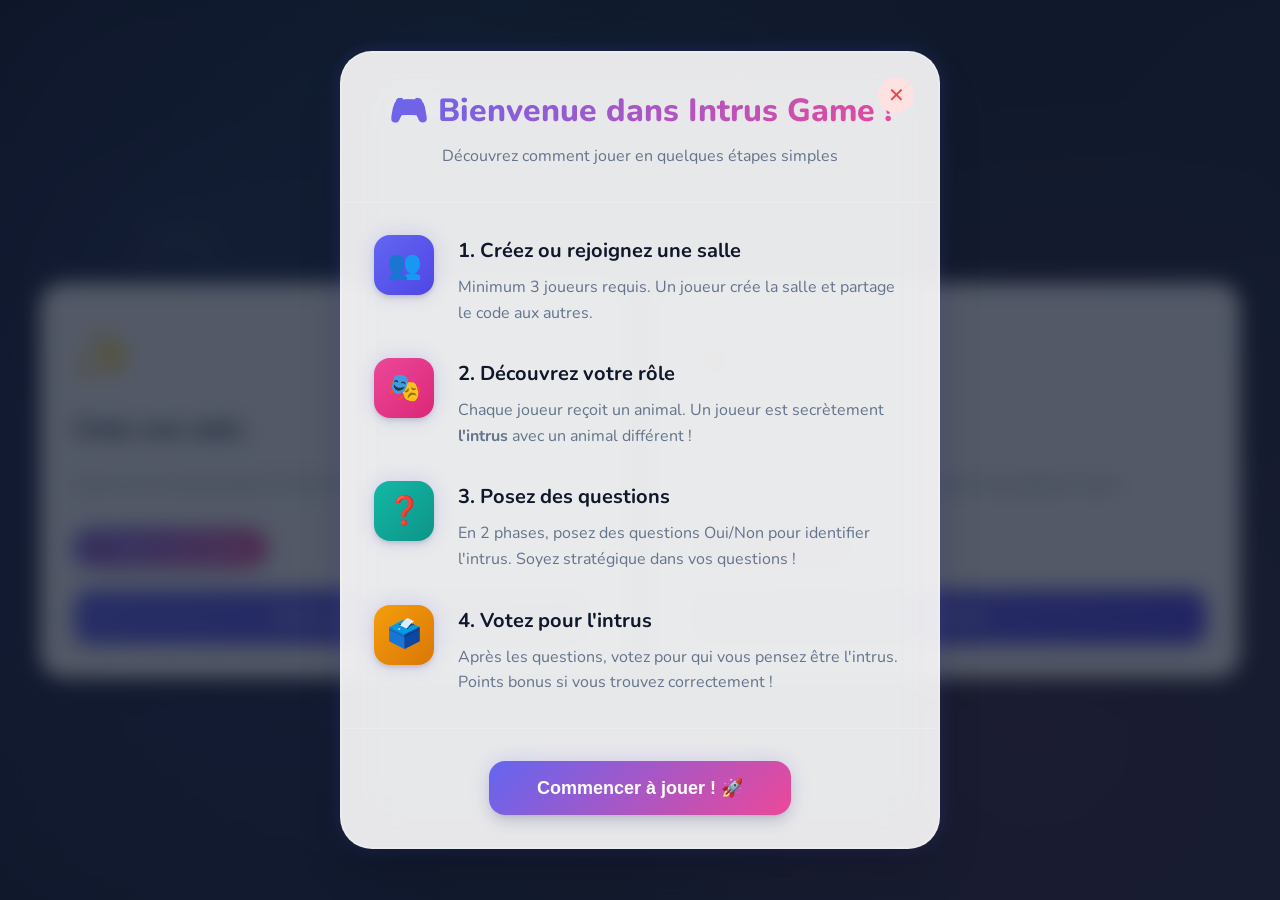
==== index.html @ e26319e2 "Initial commit" ====
<!DOCTYPE html>
<html lang="fr">
<head>
  <meta charset="UTF-8" />
  <meta name="viewport" content="width=device-width, initial-scale=1" />
  <title>Intrus Game - Trouvez l'Intrus !</title>
  <link rel="preconnect" href="https://fonts.googleapis.com">
  <link rel="preconnect" href="https://fonts.gstatic.com" crossorigin>
  <link href="https://fonts.googleapis.com/css2?family=Nunito:wght@300;400;600;700;800;900&display=swap" rel="stylesheet">
  <link rel="stylesheet" href="/src/styles/main.css">
  <link rel="stylesheet" href="/src/styles/components.css">
  <link rel="stylesheet" href="/src/styles/animations.css">
  <link rel="stylesheet" href="/src/styles/tutorial.css">
  <style>
    /* Enhanced 3D Effects for Index Page */
    body {
      perspective: 1000px;
    }
    
    .hero-section {
      text-align: center;
      margin-bottom: 3rem;
      animation: heroFadeIn 1s ease-out;
    }
    
    @keyframes heroFadeIn {
      from {
        opacity: 0;
        transform: translateY(-30px);
      }
      to {
        opacity: 1;
        transform: translateY(0);
      }
    }
    
    .main-title {
      font-size: clamp(2.5rem, 8vw, 4.5rem);
      font-weight: 900;
      margin-bottom: 1rem;
      background: linear-gradient(135deg, #6366F1 0%, #EC4899 50%, #14B8A6 100%);
      background-size: 200% auto;
      -webkit-background-clip: text;
      -webkit-text-fill-color: transparent;
      background-clip: text;
      animation: gradientFlow 3s ease infinite;
      text-shadow: 0 10px 30px rgba(99, 102, 241, 0.3);
      position: relative;
      display: inline-block;
      transform-style: preserve-3d;
    }
    
    @keyframes gradientFlow {
      0%, 100% { background-position: 0% 50%; }
      50% { background-position: 100% 50%; }
    }
    
    .subtitle {
      font-size: clamp(1rem, 3vw, 1.25rem);
      color: var(--text-secondary);
      font-weight: 600;
      margin-bottom: 0.5rem;
      animation: fadeIn 1s ease-out 0.3s both;
    }
    
    .tagline {
      font-size: clamp(0.9rem, 2.5vw, 1.1rem);
      color: var(--text-tertiary);
      font-weight: 500;
      margin-bottom: 2rem;
      animation: fadeIn 1s ease-out 0.5s both;
    }
    
    .game-card {
      transform-style: preserve-3d;
      transition: all 0.4s cubic-bezier(0.175, 0.885, 0.32, 1.275);
      background: rgba(255, 255, 255, 0.95);
      backdrop-filter: blur(20px);
      border: 2px solid rgba(255, 255, 255, 0.3);
      position: relative;
      overflow: hidden;
    }
    
    .game-card::before {
      content: '';
      position: absolute;
      top: 0;
      left: -100%;
      width: 100%;
      height: 100%;
      background: linear-gradient(90deg, transparent, rgba(255, 255, 255, 0.4), transparent);
      transition: left 0.5s;
    }
    
    .game-card:hover::before {
      left: 100%;
    }
    
    .game-card:hover {
      transform: translateY(-12px) rotateX(5deg);
      box-shadow: 
        0 25px 50px -12px rgba(0, 0, 0, 0.25),
        0 0 30px rgba(99, 102, 241, 0.3);
      border-color: var(--primary);
    }
    
    .game-card h2 {
      position: relative;
      z-index: 2;
    }
    
    .game-card .card-icon {
      font-size: 3rem;
      margin-bottom: 1rem;
      display: block;
      animation: floatIcon 3s ease-in-out infinite;
      transform-style: preserve-3d;
    }
    
    @keyframes floatIcon {
      0%, 100% { transform: translateY(0px) rotateZ(0deg); }
      50% { transform: translateY(-10px) rotateZ(5deg); }
    }
    
    .feature-badge {
      display: inline-block;
      background: linear-gradient(135deg, var(--primary), var(--secondary));
      color: white;
      padding: 0.5rem 1rem;
      border-radius: 20px;
      font-size: 0.85rem;
      font-weight: 700;
      margin-top: 1rem;
      box-shadow: 0 4px 15px rgba(99, 102, 241, 0.3);
      animation: pulse 2s ease-in-out infinite;
    }
    
    .help-section {
      text-align: center;
      margin-top: 3rem;
      animation: fadeIn 1s ease-out 0.8s both;
    }
    
    .floating-shapes {
      position: fixed;
      top: 0;
      left: 0;
      width: 100%;
      height: 100%;
      pointer-events: none;
      z-index: 0;
      overflow: hidden;
    }
    
    .shape {
      position: absolute;
      opacity: 0.1;
      animation: floatShape 20s ease-in-out infinite;
    }
    
    .shape:nth-child(1) {
      left: 10%;
      top: 20%;
      font-size: 5rem;
      animation-delay: 0s;
    }
    
    .shape:nth-child(2) {
      right: 15%;
      top: 60%;
      font-size: 4rem;
      animation-delay: 2s;
    }
    
    .shape:nth-child(3) {
      left: 70%;
      top: 30%;
      font-size: 3.5rem;
      animation-delay: 4s;
    }
    
    .shape:nth-child(4) {
      left: 30%;
      bottom: 20%;
      font-size: 4.5rem;
      animation-delay: 1s;
    }
    
    @keyframes floatShape {
      0%, 100% { 
        transform: translateY(0) rotate(0deg);
      }
      25% { 
        transform: translateY(-30px) rotate(90deg);
      }
      50% { 
        transform: translateY(-60px) rotate(180deg);
      }
      75% { 
        transform: translateY(-30px) rotate(270deg);
      }
    }
    
    @media (max-width: 768px) {
      .game-card:hover {
        transform: translateY(-8px);
      }
      
      .shape {
        font-size: 3rem !important;
      }
    }
  </style>
</head>
<body>
  <!-- Floating Shapes Background -->
  <div class="floating-shapes">
    <div class="shape">🎮</div>
    <div class="shape">🕵️</div>
    <div class="shape">🎭</div>
    <div class="shape">✨</div>
  </div>

  <div id="app">
    <!-- Lobby Screen with Enhanced Design -->
    <div id="lobby-screen" class="screen active">
      <div class="container">
        <!-- Hero Section -->
        <div class="hero-section">
          <h1 class="main-title">🎮 Intrus Game</h1>
          <p class="subtitle">Découvrez qui se cache parmi vous</p>
          <p class="tagline">Un jeu de déduction sociale captivant pour 3 à 8 joueurs</p>
        </div>

        <!-- Game Cards -->
        <div class="cards-container">
          <div class="game-card fade-in" style="animation-delay:.2s">
            <span class="card-icon">✨</span>
            <h2>Créer une salle</h2>
            <p style="color: var(--text-secondary); margin-bottom: 1rem; font-size: 0.95rem;">
              Lancez une nouvelle partie et invitez vos amis à vous rejoindre
            </p>
            <div class="feature-badge">🎯 Parties personnalisées</div>
            <button class="primary-btn" onclick="window.location.href='/salle'" style="margin-top: 1.5rem; width: 100%;">
              Créer une salle
            </button>
          </div>

          <div class="game-card fade-in" style="animation-delay:.4s">
            <span class="card-icon">🚀</span>
            <h2>Rejoindre une salle</h2>
            <p style="color: var(--text-secondary); margin-bottom: 1rem; font-size: 0.95rem;">
              Entrez le code de la salle pour participer à une partie en cours
            </p>
            <div class="feature-badge">⚡ Connexion rapide</div>
            <button class="primary-btn" onclick="window.location.href='/join'" style="margin-top: 1.5rem; width: 100%;">
              Rejoindre
            </button>
          </div>
        </div>
        
        <!-- Help Section -->
        <div class="help-section">
          <button class="secondary-btn" onclick="if(Tutorial) Tutorial.show()" style="min-width: 200px;">
            ❓ Comment jouer
          </button>
          <p style="margin-top: 1rem; color: var(--text-tertiary); font-size: 0.9rem;">
            Nouveau joueur ? Découvrez les règles du jeu en 2 minutes
          </p>
        </div>
      </div>
    </div>
  </div>

  <!-- Tutorial Script -->
  <script src="/src/js/tutorial.js"></script>
  
  <!-- Initialization Script -->
  <script>
    (function () {
      try {
        const ctx = JSON.parse(sessionStorage.getItem('intrus_ctx') || '{}');
        if (ctx.roomId) {
          window.location.href = '/game';
        } else {
          // Show tutorial on first visit
          if (Tutorial && typeof Tutorial.init === 'function') {
            Tutorial.init();
          }
        }
      } catch (e) {
        console.error('Error initializing:', e);
      }
    })();
  </script>
</body>
</html>
---- src/styles/main.css ----
/* Main Styles - Modern Design System */
:root {
    /* Modern Color Palette - Vibrant & Professional */
    --primary: #6366F1;
    --primary-dark: #4F46E5;
    --primary-light: #818CF8;
    --primary-glow: rgba(99, 102, 241, 0.2);
    
    --secondary: #EC4899;
    --secondary-dark: #DB2777;
    --secondary-light: #F472B6;
    
    --accent: #14B8A6;
    --accent-dark: #0D9488;
    --accent-light: #2DD4BF;
    
    --bg-gradient-start: #0F172A;
    --bg-gradient-end: #1E293B;
    --bg-overlay: rgba(15, 23, 42, 0.7);
    
    --surface: #FFFFFF;
    --surface-dark: #F8FAFC;
    --surface-glass: rgba(255, 255, 255, 0.9);
    --surface-glass-border: rgba(255, 255, 255, 0.2);
    
    --text-primary: #0F172A;
    --text-secondary: #64748B;
    --text-tertiary: #94A3B8;
    --text-inverse: #FFFFFF;
    
    --success: #10B981;
    --success-light: #D1FAE5;
    --warning: #F59E0B;
    --warning-light: #FEF3C7;
    --error: #EF4444;
    --error-light: #FEE2E2;
    --danger: #EF4444;
    --info: #3B82F6;
    --info-light: #DBEAFE;
    
    /* Spacing System */
    --space-xs: 0.25rem;
    --space-sm: 0.5rem;
    --space-md: 1rem;
    --space-lg: 1.5rem;
    --space-xl: 2rem;
    --space-2xl: 3rem;
    --space-3xl: 4rem;
    
    /* Border Radius */
    --radius-sm: 0.375rem;
    --radius-md: 0.5rem;
    --radius-lg: 0.75rem;
    --radius-xl: 1rem;
    --radius-2xl: 1.5rem;
    --radius-3xl: 2rem;
    --radius-full: 9999px;
    
    /* Shadows - Enhanced */
    --shadow-xs: 0 1px 2px 0 rgba(0, 0, 0, 0.05);
    --shadow-sm: 0 1px 3px 0 rgba(0, 0, 0, 0.1), 0 1px 2px -1px rgba(0, 0, 0, 0.1);
    --shadow-md: 0 4px 6px -1px rgba(0, 0, 0, 0.1), 0 2px 4px -2px rgba(0, 0, 0, 0.1);
    --shadow-lg: 0 10px 15px -3px rgba(0, 0, 0, 0.1), 0 4px 6px -4px rgba(0, 0, 0, 0.1);
    --shadow-xl: 0 20px 25px -5px rgba(0, 0, 0, 0.1), 0 8px 10px -6px rgba(0, 0, 0, 0.1);
    --shadow-2xl: 0 25px 50px -12px rgba(0, 0, 0, 0.25);
    --shadow-glow: 0 0 20px var(--primary-glow);
    --shadow-glow-accent: 0 0 20px rgba(236, 72, 153, 0.3);
    
    /* Transitions */
    --transition-fast: 0.15s cubic-bezier(0.4, 0, 0.2, 1);
    --transition-normal: 0.3s cubic-bezier(0.4, 0, 0.2, 1);
    --transition-slow: 0.5s cubic-bezier(0.4, 0, 0.2, 1);
    --transition-bounce: 0.5s cubic-bezier(0.68, -0.55, 0.265, 1.55);
}

* {
    margin: 0;
    padding: 0;
    box-sizing: border-box;
}

html {
    -webkit-font-smoothing: antialiased;
    -moz-osx-font-smoothing: grayscale;
}

body {
    font-family: 'Nunito', -apple-system, BlinkMacSystemFont, 'Segoe UI', sans-serif;
    background: linear-gradient(135deg, var(--bg-gradient-start) 0%, var(--bg-gradient-end) 100%);
    background-attachment: fixed;
    min-height: 100vh;
    color: var(--text-primary);
    line-height: 1.6;
    overflow-x: hidden;
    position: relative;
}

/* Animated Background Pattern */
body::before {
    content: '';
    position: fixed;
    top: 0;
    left: 0;
    width: 100%;
    height: 100%;
    background: 
        radial-gradient(circle at 20% 50%, var(--primary-glow) 0%, transparent 50%),
        radial-gradient(circle at 80% 80%, rgba(236, 72, 153, 0.15) 0%, transparent 50%),
        radial-gradient(circle at 40% 20%, rgba(20, 184, 166, 0.1) 0%, transparent 50%);
    animation: gradientShift 15s ease infinite;
    pointer-events: none;
    z-index: 0;
}

@keyframes gradientShift {
    0%, 100% { opacity: 1; transform: scale(1); }
    50% { opacity: 0.8; transform: scale(1.1); }
}

#app {
    position: relative;
    min-height: 100vh;
    z-index: 1;
}

.screen {
    position: absolute;
    top: 0;
    left: 0;
    width: 100%;
    min-height: 100vh;
    opacity: 0;
    visibility: hidden;
    transform: translateY(30px) scale(0.95);
    transition: all var(--transition-slow);
    display: flex;
    align-items: center;
    justify-content: center;
    padding: var(--space-lg);
}

.screen.active {
    opacity: 1;
    visibility: visible;
    transform: translateY(0) scale(1);
}

.container {
    width: 100%;
    max-width: 1200px;
    margin: 0 auto;
}

.main-title {
    font-size: clamp(2rem, 5vw, 3rem);
    font-weight: 800;
    text-align: center;
    margin-bottom: var(--space-3xl);
    background: linear-gradient(135deg, var(--primary) 0%, var(--secondary) 100%);
    -webkit-background-clip: text;
    -webkit-text-fill-color: transparent;
    background-clip: text;
    text-shadow: none;
    position: relative;
    line-height: 1.2;
}

.main-title::after {
    content: '';
    position: absolute;
    bottom: -1rem;
    left: 50%;
    transform: translateX(-50%);
    width: 80px;
    height: 4px;
    background: linear-gradient(90deg, var(--primary), var(--secondary));
    border-radius: var(--radius-full);
}

/* Cards - Modern Glass Morphism */
.game-card {
    background: rgba(255, 255, 255, 0.98);
    backdrop-filter: blur(20px);
    -webkit-backdrop-filter: blur(20px);
    border: 2px solid rgba(255, 255, 255, 0.5);
    border-radius: var(--radius-2xl);
    padding: var(--space-xl);
    box-shadow: var(--shadow-xl);
    transition: all var(--transition-normal);
    position: relative;
}

.game-card:hover {
    transform: translateY(-8px);
    box-shadow: var(--shadow-2xl), var(--shadow-glow);
    border-color: var(--primary-light);
    background: rgba(255, 255, 255, 1);
}

.game-card h2 {
    font-size: clamp(1.25rem, 3vw, 1.5rem);
    font-weight: 700;
    margin-bottom: var(--space-lg);
    color: var(--text-primary);
}

.game-card p {
    color: var(--text-secondary);
    font-weight: 500;
}

.game-card h2 {
    font-size: clamp(1.25rem, 3vw, 1.5rem);
    font-weight: 700;
    margin-bottom: var(--space-lg);
    color: var(--text-primary);
    position: relative;
    z-index: 1;
}

.cards-container {
    display: grid;
    grid-template-columns: repeat(auto-fit, minmax(280px, 1fr));
    gap: var(--space-xl);
    margin-bottom: var(--space-3xl);
}

/* Buttons */
.primary-btn {
    background: linear-gradient(135deg, var(--primary) 0%, var(--primary-dark) 100%);
    color: var(--text-inverse);
    border: none;
    border-radius: var(--radius-xl);
    padding: 1rem 2rem;
    font-size: 1rem;
    font-weight: 700;
    font-family: inherit;
    cursor: pointer;
    transition: all var(--transition-normal);
    box-shadow: var(--shadow-md);
    min-width: 120px;
    position: relative;
    overflow: hidden;
    min-height: 48px;
    display: inline-flex;
    align-items: center;
    justify-content: center;
    transform-style: preserve-3d;
}

.primary-btn::before {
    content: '';
    position: absolute;
    top: 50%;
    left: 50%;
    width: 0;
    height: 0;
    border-radius: 50%;
    background: rgba(255, 255, 255, 0.3);
    transform: translate(-50%, -50%);
    transition: width 0.6s, height 0.6s;
}

.primary-btn:hover::before {
    width: 300px;
    height: 300px;
}

.primary-btn:hover {
    transform: translateY(-3px) scale(1.02);
    box-shadow: var(--shadow-xl), var(--shadow-glow);
    background: linear-gradient(135deg, var(--primary-light) 0%, var(--primary) 100%);
}

.primary-btn:active {
    transform: translateY(-1px) scale(0.98);
    box-shadow: var(--shadow-md);
}

.primary-btn:disabled {
    opacity: 0.6;
    cursor: not-allowed;
    transform: none;
    box-shadow: var(--shadow-sm);
}


.secondary-btn {
    background: linear-gradient(135deg, var(--secondary) 0%, var(--secondary-dark) 100%);
    color: var(--text-inverse);
    border: none;
    border-radius: var(--radius-xl);
    padding: 1rem 2rem;
    font-size: 1rem;
    font-weight: 700;
    font-family: inherit;
    cursor: pointer;
    transition: all var(--transition-normal);
    min-width: 120px;
    min-height: 48px;
    display: inline-flex;
    align-items: center;
    justify-content: center;
    position: relative;
    overflow: hidden;
    box-shadow: var(--shadow-md);
}

.secondary-btn::before {
    content: '';
    position: absolute;
    top: 50%;
    left: 50%;
    width: 0;
    height: 0;
    border-radius: 50%;
    background: rgba(255, 255, 255, 0.3);
    transform: translate(-50%, -50%);
    transition: width 0.6s, height 0.6s;
}

.secondary-btn:hover::before {
    width: 300px;
    height: 300px;
}

.secondary-btn:hover {
    transform: translateY(-3px) scale(1.02);
    box-shadow: var(--shadow-xl), var(--shadow-glow-accent);
}

.secondary-btn:active {
    transform: translateY(-1px) scale(0.98);
}

.next-btn {
    background: linear-gradient(135deg, var(--accent) 0%, var(--accent-dark) 100%);
    color: var(--text-inverse);
    border: none;
    border-radius: var(--radius-xl);
    padding: 1rem 3rem;
    font-size: 1.125rem;
    font-weight: 700;
    font-family: inherit;
    cursor: pointer;
    transition: all var(--transition-normal);
    box-shadow: var(--shadow-md);
    margin: var(--space-xl) auto 0;
    display: block;
    min-width: 200px;
    min-height: 54px;
    text-align: center;
}

.next-btn:hover:not(.disabled) {
    transform: translateY(-3px);
    box-shadow: var(--shadow-lg);
}

.next-btn.disabled {
    opacity: 0.5;
    cursor: not-allowed;
    box-shadow: none;
}

/* Inputs */
.room-input, .player-input, .question-input {
    width: 100%;
    padding: 1rem 1.25rem;
    border: 2px solid #E5E7EB;
    border-radius: var(--radius-lg);
    font-size: 1rem;
    font-family: inherit;
    font-weight: 600;
    background: #FFFFFF;
    color: var(--text-primary);
    transition: all var(--transition-normal);
    margin-bottom: var(--space-md);
    min-height: 48px;
}

.room-input:focus, .player-input:focus, .question-input:focus {
    outline: none;
    border-color: var(--primary);
    box-shadow: 0 0 0 4px var(--primary-glow);
    background: #FFFFFF;
}

/* Room ID Display */
.room-id-display {
    display: flex;
    align-items: center;
    gap: var(--space-md);
    margin-bottom: var(--space-lg);
    padding: var(--space-lg);
    background: rgba(255, 255, 255, 0.98);
    backdrop-filter: blur(10px);
    border-radius: var(--radius-xl);
    border: 2px solid var(--primary-light);
    box-shadow: var(--shadow-md);
}

.room-id {
    font-family: 'Courier New', monospace;
    font-weight: 700;
    font-size: 1.25rem;
    color: var(--primary-dark);
    flex: 1;
}

.copy-btn {
    background: var(--orange-soft);
    border: none;
    border-radius: var(--radius-lg);
    padding: 0.5rem;
    cursor: pointer;
    font-size: 1rem;
    transition: all var(--transition-fast);
}

.copy-btn:hover {
    background: var(--orange-hover);
    transform: scale(1.1);
}

/* Player Setup */
.player-setup {
    margin-bottom: 2rem;
}

.input-group {
    display: flex;
    gap: 1rem;
    align-items: end;
}

.input-group .player-input {
    margin-bottom: 0;
    flex: 1;
}

/* Players List */
.players-list h3 {
    font-size: 1.25rem;
    font-weight: 700;
    margin-bottom: 1rem;
    color: var(--gray-dark);
}

.players-grid {
    display: grid;
    grid-template-columns: repeat(auto-fill, minmax(120px, 1fr));
    gap: 1rem;
    margin-bottom: 2rem;
}

.player-card {
    background: var(--white);
    border-radius: var(--radius-xl);
    padding: 1rem;
    text-align: center;
    box-shadow: var(--shadow-soft);
    transition: all var(--transition-fast);
    position: relative;
}

.player-card:hover {
    transform: translateY(-2px);
    box-shadow: var(--shadow-medium);
}

.player-avatar {
    font-size: 2rem;
    margin-bottom: 0.5rem;
    filter: grayscale(0.3);
    transition: filter var(--transition-fast);
}

.player-card:hover .player-avatar {
    filter: grayscale(0);
}

.player-name {
    font-size: 0.875rem;
    font-weight: 600;
    color: var(--gray-dark);
    word-wrap: break-word;
}

.player-count {
    font-size: 0.875rem;
    opacity: 0.7;
}

/* Responsive Design - Mobile-First Approach */
@media (max-width: 768px) {
    .container {
        padding: 0 var(--space-md);
    }
    
    .screen {
        padding: var(--space-md);
    }
    
    .main-title {
        font-size: clamp(1.75rem, 6vw, 2.5rem);
        margin-bottom: var(--space-xl);
    }
    
    .main-title::after {
        width: 60px;
        bottom: -0.75rem;
    }
    
    .cards-container {
        grid-template-columns: 1fr;
        gap: var(--space-lg);
    }
    
    .game-card {
        padding: var(--space-lg);
    }
    
    .players-grid {
        grid-template-columns: repeat(auto-fill, minmax(90px, 1fr));
        gap: var(--space-sm);
    }
    
    .input-group {
        flex-direction: column;
        gap: var(--space-sm);
    }
    
    .input-group .player-input {
        margin-bottom: var(--space-sm);
    }
}

@media (max-width: 480px) {
    .screen {
        padding: var(--space-sm);
    }
    
    .game-card {
        padding: var(--space-md);
        border-radius: var(--radius-xl);
    }
    
    .primary-btn,
    .secondary-btn,
    .danger-btn {
        padding: 0.875rem 1.5rem;
        font-size: 0.95rem;
    }
}

/* Touch-friendly improvements */
@media (hover: none) and (pointer: coarse) {
    .primary-btn,
    .secondary-btn,
    .danger-btn,
    input,
    textarea,
    select {
        min-height: 48px; /* iOS Safari minimum touch target */
    }
    
    .game-card:hover {
        transform: none; /* Disable hover effects on touch devices */
    }
}

/* High-resolution displays */
@media (-webkit-min-device-pixel-ratio: 2), (min-resolution: 192dpi) {
    body {
        -webkit-font-smoothing: antialiased;
        -moz-osx-font-smoothing: grayscale;
    }
}
---- src/styles/components.css ----
/* Component Styles - Modern & Mobile-First */

/* Buttons - Enhanced Design */
.primary-btn,
.secondary-btn,
.danger-btn {
    padding: 1rem 2rem;
    font-size: 1rem;
    font-weight: 700;
    border: none;
    border-radius: var(--radius-xl);
    cursor: pointer;
    transition: all var(--transition-normal);
    box-shadow: var(--shadow-md);
    font-family: inherit;
    text-transform: none;
    letter-spacing: 0.025em;
    position: relative;
    min-height: 48px; /* Touch-friendly */
    display: inline-flex;
    align-items: center;
    justify-content: center;
    gap: var(--space-sm);
    z-index: 1;
}

.primary-btn {
    background: linear-gradient(135deg, var(--primary) 0%, var(--primary-dark) 100%);
    color: #FFFFFF !important;
}

.primary-btn:hover {
    transform: translateY(-2px);
    box-shadow: var(--shadow-lg), var(--shadow-glow);
    background: linear-gradient(135deg, var(--primary-light) 0%, var(--primary) 100%);
    color: #FFFFFF !important;
}

.primary-btn:active {
    transform: translateY(0);
}

.primary-btn:disabled {
    opacity: 0.6;
    cursor: not-allowed;
    transform: none;
}

.secondary-btn {
    background: linear-gradient(135deg, var(--secondary) 0%, var(--secondary-dark) 100%);
    color: #FFFFFF !important;
}

.secondary-btn:hover {
    transform: translateY(-2px);
    box-shadow: var(--shadow-lg), var(--shadow-glow-accent);
    background: linear-gradient(135deg, #F472B6 0%, var(--secondary) 100%);
    color: #FFFFFF !important;
}

.danger-btn {
    background: linear-gradient(135deg, var(--error) 0%, #DC2626 100%);
    color: #FFFFFF !important;
}

.danger-btn:hover {
    transform: translateY(-2px);
    box-shadow: var(--shadow-lg);
    background: linear-gradient(135deg, #F87171 0%, var(--error) 100%);
    color: #FFFFFF !important;
}

/* Input Fields - Modern & Accessible */
input[type="text"],
input[type="number"],
textarea,
select {
    width: 100%;
    padding: 1rem 1.25rem;
    font-size: 1rem;
    border: 2px solid var(--surface-glass-border);
    border-radius: var(--radius-lg);
    background: var(--surface-glass);
    backdrop-filter: blur(10px);
    color: var(--text-primary);
    font-family: inherit;
    transition: all var(--transition-normal);
    min-height: 48px; /* Touch-friendly */
}

input:focus,
textarea:focus,
select:focus {
    outline: none;
    border-color: var(--primary);
    box-shadow: 0 0 0 3px var(--primary-glow);
    background: var(--surface);
}

input::placeholder,
textarea::placeholder {
    color: var(--text-tertiary);
}

/* Role Assignment - Enhanced */
.role-card {
    background: rgba(255, 255, 255, 0.98);
    backdrop-filter: blur(20px);
    -webkit-backdrop-filter: blur(20px);
    border: 2px solid rgba(255, 255, 255, 0.5);
    border-radius: var(--radius-3xl);
    padding: var(--space-3xl) var(--space-xl);
    text-align: center;
    box-shadow: var(--shadow-2xl);
    max-width: 500px;
    margin: 0 auto;
    position: relative;
    overflow: hidden;
}

.role-card::before {
    content: '';
    position: absolute;
    top: 0;
    left: 0;
    right: 0;
    height: 4px;
    background: linear-gradient(90deg, var(--primary), var(--secondary), var(--accent));
    animation: shimmer 3s ease-in-out infinite;
}

@keyframes shimmer {
    0%, 100% { transform: translateX(-100%); }
    50% { transform: translateX(100%); }
}

.role-icon {
    font-size: clamp(3rem, 10vw, 5rem);
    margin-bottom: var(--space-lg);
    animation: float 3s ease-in-out infinite;
}

@keyframes float {
    0%, 100% { transform: translateY(0); }
    50% { transform: translateY(-10px); }
}

.role-card h2 {
    font-size: clamp(1.5rem, 4vw, 2rem);
    font-weight: 800;
    margin-bottom: var(--space-lg);
    background: linear-gradient(135deg, var(--primary) 0%, var(--secondary) 100%);
    -webkit-background-clip: text;
    -webkit-text-fill-color: transparent;
    background-clip: text;
}

.role-content {
    margin-bottom: var(--space-xl);
}

.role-content p {
    font-size: clamp(1rem, 2.5vw, 1.125rem);
    margin-bottom: var(--space-md);
    line-height: 1.7;
    color: var(--text-primary);
    font-weight: 600;
}

.animal-reveal {
    font-size: clamp(1.25rem, 3vw, 1.5rem);
    font-weight: 700;
    color: var(--primary-dark);
    margin: var(--space-lg) 0;
    padding: var(--space-lg);
    background: #FFFFFF;
    border-radius: var(--radius-xl);
    border: 3px solid var(--primary-light);
    box-shadow: var(--shadow-md);
}

.intruder-role {
    color: #EF4444;
    background: #FFFFFF;
    border-color: #EF4444;
}

.normal-role {
    color: #10B981;
    background: #FFFFFF;
    border-color: #10B981;
}

/* Questions Phase 1 & 2 - Mobile-Optimized */
.phase-header {
    margin-bottom: var(--space-xl);
}

.banner {
    background: rgba(255, 255, 255, 0.98);
    backdrop-filter: blur(20px);
    -webkit-backdrop-filter: blur(20px);
    padding: var(--space-lg) var(--space-xl);
    border-radius: var(--radius-2xl);
    text-align: center;
    box-shadow: var(--shadow-xl);
    border: 2px solid rgba(255, 255, 255, 0.5);
}

.semi-transparent {
    background: rgba(255, 255, 255, 0.98);
}

.banner h2 {
    font-size: clamp(1.125rem, 3vw, 1.5rem);
    font-weight: 700;
    color: var(--text-primary);
    margin-bottom: var(--space-sm);
    line-height: 1.3;
}

.progress-bar {
    height: 10px;
    background: #E5E7EB;
    border-radius: var(--radius-full);
    overflow: hidden;
    margin-top: var(--space-md);
    box-shadow: inset 0 2px 4px rgba(0, 0, 0, 0.1);
}

.progress-fill {
    height: 100%;
    background: linear-gradient(90deg, var(--primary), var(--accent));
    transition: width var(--transition-normal);
    border-radius: var(--radius-full);
    box-shadow: 0 0 15px var(--primary-glow);
}

.split-screen {
    display: grid;
    grid-template-columns: 1fr 1fr;
    gap: var(--space-xl);
    min-height: 400px;
}

.question-section, .answer-section {
    background: rgba(255, 255, 255, 0.98);
    backdrop-filter: blur(20px);
    -webkit-backdrop-filter: blur(20px);
    border: 2px solid rgba(255, 255, 255, 0.4);
    border-radius: var(--radius-2xl);
    padding: var(--space-lg);
    box-shadow: var(--shadow-2xl);
}

.question-input-group {
    display: flex;
    gap: var(--space-md);
    margin-bottom: var(--space-lg);
}

.question-input-group .question-input {
    margin-bottom: 0;
    flex: 1;
    background: #FFFFFF;
    border: 2px solid #E5E7EB;
    color: var(--text-primary);
    font-weight: 500;
}

.question-input-group .question-input:focus {
    border-color: var(--primary);
    background: #FFFFFF;
}

.questions-thread, .answer-display {
    max-height: 350px;
    overflow-y: auto;
    padding: var(--space-sm);
    scroll-behavior: smooth;
}

/* Custom Scrollbar */
.questions-thread::-webkit-scrollbar,
.answer-display::-webkit-scrollbar {
    width: 8px;
}

.questions-thread::-webkit-scrollbar-track,
.answer-display::-webkit-scrollbar-track {
    background: rgba(0, 0, 0, 0.05);
    border-radius: var(--radius-full);
}

.questions-thread::-webkit-scrollbar-thumb,
.answer-display::-webkit-scrollbar-thumb {
    background: var(--primary);
    border-radius: var(--radius-full);
}

.questions-thread::-webkit-scrollbar-thumb:hover,
.answer-display::-webkit-scrollbar-thumb:hover {
    background: var(--primary-dark);
}

.question-bubble, .answer-bubble {
    margin-bottom: var(--space-md);
    padding: var(--space-md) var(--space-lg);
    border-radius: var(--radius-xl);
    position: relative;
    box-shadow: var(--shadow-md);
    animation: slideInMessage 0.3s ease-out;
}

@keyframes slideInMessage {
    from {
        opacity: 0;
        transform: translateY(10px);
    }
    to {
        opacity: 1;
        transform: translateY(0);
    }
}

.question-bubble {
    background: #FFFFFF;
    border-left: 4px solid var(--primary);
    border: 2px solid var(--primary-light);
    border-left-width: 4px;
}

.answer-bubble {
    background: #FFFFFF;
    border-left: 4px solid var(--success);
    border: 2px solid #86EFAC;
    border-left-width: 4px;
    margin-left: var(--space-md);
}

.bubble-author {
    font-size: 0.75rem;
    font-weight: 700;
    color: var(--primary-dark);
    margin-bottom: var(--space-xs);
    text-transform: uppercase;
    letter-spacing: 0.5px;
}

.bubble-content {
    font-size: 1rem;
    color: var(--text-primary);
    font-weight: 600;
    line-height: 1.5;
}

.answer-section .waiting-message {
    text-align: center;
    color: var(--text-primary);
    font-style: italic;
    margin-top: var(--space-xl);
    font-size: 1rem;
    font-weight: 600;
    background: rgba(255, 255, 255, 0.8);
    padding: var(--space-md);
    border-radius: var(--radius-lg);
}

.answer-buttons {
    display: flex;
    gap: var(--space-md);
    justify-content: center;
    margin-top: var(--space-lg);
}

.answer-btn {
    background: linear-gradient(135deg, #10B981 0%, #059669 100%);
    border: none;
    border-radius: var(--radius-xl);
    padding: var(--space-md) var(--space-xl);
    color: #FFFFFF;
    font-weight: 700;
    font-size: 1.125rem;
    cursor: pointer;
    transition: all var(--transition-normal);
    box-shadow: var(--shadow-lg);
    min-height: 54px;
    min-width: 120px;
}

.answer-btn:hover {
    transform: translateY(-3px);
    box-shadow: var(--shadow-xl);
}

.answer-btn.no {
    background: linear-gradient(135deg, #EF4444 0%, #DC2626 100%);
}

/* Phase 2 - Delegated Questions */
#vote-continue-screen {
    background: transparent;
}

.vote-container {
    text-align: center;
    max-width: 600px;
    margin: 0 auto;
    background: rgba(255, 255, 255, 0.98);
    padding: var(--space-3xl);
    border-radius: var(--radius-3xl);
    box-shadow: var(--shadow-2xl);
    border: 2px solid rgba(255, 255, 255, 0.5);
}

.vote-title {
    font-size: clamp(2rem, 5vw, 2.5rem);
    font-weight: 800;
    background: linear-gradient(135deg, var(--primary) 0%, var(--secondary) 100%);
    -webkit-background-clip: text;
    -webkit-text-fill-color: transparent;
    background-clip: text;
    margin-bottom: var(--space-md);
}

.vote-subtitle {
    font-size: clamp(1rem, 3vw, 1.25rem);
    color: var(--text-primary);
    font-weight: 600;
    margin-bottom: var(--space-3xl);
}

.vote-buttons {
    display: flex;
    gap: var(--space-xl);
    justify-content: center;
    margin-bottom: var(--space-xl);
}

.vote-btn {
    background: #FFFFFF;
    border: 3px solid #E5E7EB;
    border-radius: var(--radius-2xl);
    padding: var(--space-xl) var(--space-2xl);
    font-size: 1.5rem;
    font-weight: 700;
    font-family: inherit;
    cursor: pointer;
    transition: all var(--transition-normal);
    box-shadow: var(--shadow-lg);
    min-width: 180px;
    min-height: 140px;
    display: flex;
    flex-direction: column;
    align-items: center;
    justify-content: center;
    gap: var(--space-md);
}

.vote-btn:hover {
    transform: translateY(-6px);
    box-shadow: var(--shadow-2xl);
}

.yes-btn {
    color: #10B981;
}

.yes-btn:hover {
    border-color: #10B981;
    background: #D1FAE5;
}

.no-btn {
    color: #EF4444;
}

.no-btn:hover {
    border-color: #EF4444;
    background: #FEE2E2;
}

.vote-icon {
    font-size: 3rem;
}

.vote-counter {
    font-size: 1.25rem;
    font-weight: 700;
    color: var(--text-primary);
    background: #FFFFFF;
    padding: var(--space-md) var(--space-xl);
    border-radius: var(--radius-xl);
    display: inline-block;
    box-shadow: var(--shadow-md);
    border: 2px solid var(--primary-light);
}

/* Phase 2 Delegated Questions */
.progress-indicator {
    background: rgba(255, 255, 255, 0.98);
    padding: var(--space-md) var(--space-xl);
    border-radius: var(--radius-xl);
    font-size: 1.125rem;
    font-weight: 700;
    color: var(--text-primary);
    box-shadow: var(--shadow-md);
    text-align: center;
    margin-bottom: var(--space-md);
    border: 2px solid rgba(255, 255, 255, 0.5);
}

.questioner-tag {
    background: rgba(255, 255, 255, 0.98);
    padding: var(--space-lg) var(--space-xl);
    border-radius: var(--radius-xl);
    font-size: 1.125rem;
    font-weight: 700;
    color: var(--primary-dark);
    display: flex;
    align-items: center;
    gap: var(--space-sm);
    justify-content: center;
    box-shadow: var(--shadow-lg);
    border: 2px solid var(--primary-light);
}

.mic-icon {
    font-size: 1.5rem;
}

.delegated-question-container {
    background: rgba(255, 255, 255, 0.98);
    border-radius: var(--radius-2xl);
    padding: var(--space-xl);
    box-shadow: var(--shadow-xl);
    margin: var(--space-xl) 0;
    border: 2px solid rgba(255, 255, 255, 0.5);
}

.target-selection {
    margin-bottom: var(--space-lg);
}

.target-selection label {
    display: block;
    font-weight: 700;
    color: var(--text-primary);
    margin-bottom: var(--space-sm);
    font-size: 1rem;
}

.target-dropdown {
    width: 100%;
    padding: var(--space-md) var(--space-lg);
    border: 2px solid #E5E7EB;
    border-radius: var(--radius-lg);
    font-size: 1rem;
    font-family: inherit;
    font-weight: 600;
    background: #FFFFFF;
    color: var(--text-primary);
    cursor: pointer;
    transition: all var(--transition-normal);
    min-height: 48px;
}

.target-dropdown:focus {
    outline: none;
    border-color: var(--primary);
    box-shadow: 0 0 0 3px var(--primary-glow);
}

/* Final Vote Screen */
.vote-final-container {
    max-width: 900px;
    margin: 0 auto;
    text-align: center;
    background: rgba(255, 255, 255, 0.98);
    padding: var(--space-3xl);
    border-radius: var(--radius-3xl);
    box-shadow: var(--shadow-2xl);
    border: 2px solid rgba(255, 255, 255, 0.5);
}

.suspects-list {
    display: grid;
    grid-template-columns: repeat(auto-fit, minmax(220px, 1fr));
    gap: var(--space-lg);
    margin: var(--space-xl) 0;
}

.suspect-option {
    background: #FFFFFF;
    border: 3px solid #E5E7EB;
    border-radius: var(--radius-2xl);
    padding: var(--space-xl);
    cursor: pointer;
    transition: all var(--transition-normal);
    display: flex;
    flex-direction: column;
    align-items: center;
    gap: var(--space-md);
    min-height: 150px;
    justify-content: center;
}

.suspect-option:hover {
    border-color: var(--primary);
    transform: translateY(-4px);
    box-shadow: var(--shadow-xl);
    background: #F9FAFB;
}

.suspect-option.selected {
    border-color: var(--primary);
    background: linear-gradient(135deg, #EEF2FF 0%, #E0E7FF 100%);
    box-shadow: var(--shadow-lg), 0 0 0 2px var(--primary-light);
}

.suspect-avatar {
    font-size: 3rem;
}

.suspect-name {
    font-size: 1.25rem;
    font-weight: 700;
    color: var(--text-primary);
}

.suspect-radio {
    display: none;
}

/* Results Screen */
.results-container {
    max-width: 900px;
    margin: 0 auto;
    text-align: center;
    background: rgba(255, 255, 255, 0.98);
    padding: var(--space-3xl);
    border-radius: var(--radius-3xl);
    box-shadow: var(--shadow-2xl);
    border: 2px solid rgba(255, 255, 255, 0.5);
}

.intruder-reveal {
    background: #FFFFFF;
    border-radius: var(--radius-2xl);
    padding: var(--space-3xl) var(--space-xl);
    margin-bottom: var(--space-3xl);
    box-shadow: var(--shadow-xl);
    border: 2px solid var(--primary-light);
}

.flip-card {
    perspective: 1000px;
}

.intruder-reveal h2 {
    font-size: clamp(1.75rem, 4vw, 2rem);
    font-weight: 800;
    background: linear-gradient(135deg, var(--primary) 0%, var(--secondary) 100%);
    -webkit-background-clip: text;
    -webkit-text-fill-color: transparent;
    background-clip: text;
    margin-bottom: var(--space-xl);
}

.intruder-info {
    display: flex;
    flex-direction: column;
    align-items: center;
    gap: var(--space-md);
}

.intruder-icon {
    font-size: 5rem;
}

.intruder-info p {
    font-size: 1.125rem;
    color: var(--text-primary);
    font-weight: 600;
}

.intruder-info h3 {
    font-size: clamp(1.5rem, 4vw, 2rem);
    font-weight: 700;
    color: #EF4444;
}

.scores-section h3 {
    font-size: clamp(1.25rem, 3vw, 1.5rem);
    font-weight: 700;
    margin-bottom: var(--space-lg);
    color: var(--text-primary);
}

.scores-grid {
    display: grid;
    grid-template-columns: repeat(auto-fit, minmax(220px, 1fr));
    gap: var(--space-lg);
    margin-bottom: var(--space-3xl);
}

.score-card {
    background: #FFFFFF;
    border-radius: var(--radius-xl);
    padding: var(--space-xl);
    box-shadow: var(--shadow-lg);
    transition: all var(--transition-normal);
    border: 2px solid #E5E7EB;
}

.score-card:hover {
    transform: translateY(-4px);
    box-shadow: var(--shadow-2xl);
    border-color: var(--primary-light);
}

.score-avatar {
    font-size: 2.5rem;
    margin-bottom: var(--space-sm);
}

.score-name {
    font-size: 1.125rem;
    font-weight: 700;
    color: var(--text-primary);
    margin-bottom: var(--space-sm);
}

.score-points {
    font-size: 1.5rem;
    font-weight: 800;
    background: linear-gradient(135deg, var(--primary) 0%, var(--secondary) 100%);
    -webkit-background-clip: text;
    -webkit-text-fill-color: transparent;
    background-clip: text;
}

.action-buttons {
    display: flex;
    gap: var(--space-lg);
    justify-content: center;
    flex-wrap: wrap;
}

/* Responsive adjustments - Mobile-First */
@media (max-width: 768px) {
    .split-screen {
        grid-template-columns: 1fr;
        gap: var(--space-md);
        min-height: auto;
    }
    
    .question-section,
    .answer-section {
        padding: var(--space-md);
    }
    
    .questions-thread,
    .answer-display {
        max-height: 250px;
    }
    
    .vote-buttons {
        flex-direction: column;
        align-items: stretch;
        gap: var(--space-md);
    }
    
    .vote-btn {
        min-width: 100%;
        padding: var(--space-lg);
        font-size: 1rem;
    }
    
    .vote-title {
        font-size: clamp(1.5rem, 5vw, 2rem);
    }
    
    .suspects-list {
        grid-template-columns: 1fr;
        gap: var(--space-sm);
    }
    
    .scores-grid {
        grid-template-columns: repeat(auto-fit, minmax(140px, 1fr));
        gap: var(--space-md);
    }
    
    .action-buttons {
        flex-direction: column;
        gap: var(--space-md);
    }
    
    .action-buttons .primary-btn,
    .action-buttons .secondary-btn {
        width: 100%;
    }
    
    .role-card {
        padding: var(--space-xl) var(--space-lg);
    }
    
    .banner {
        padding: var(--space-md) var(--space-lg);
    }
}

@media (max-width: 480px) {
    .question-input-group {
        flex-direction: column;
    }
    
    .question-input-group .question-input {
        margin-bottom: var(--space-sm);
    }
    
    .vote-btn {
        padding: var(--space-md);
    }
    
    .scores-grid {
        grid-template-columns: 1fr;
    }
    
    .phase-header {
        margin-bottom: var(--space-md);
    }
}

/* Modern Notifications - Toast Style */
.notification {
    position: fixed;
    top: 20px;
    left: 50%;
    transform: translateX(-50%) translateY(-100px);
    min-width: 320px;
    max-width: 500px;
    padding: 1.25rem 2rem;
    border-radius: var(--radius-2xl);
    box-shadow: 0 15px 50px rgba(0, 0, 0, 0.3), 
                0 5px 20px rgba(0, 0, 0, 0.2);
    z-index: 10000;
    animation: slideDown 0.5s cubic-bezier(0.34, 1.56, 0.64, 1) forwards;
    display: flex;
    align-items: center;
    justify-content: center;
    gap: 1rem;
    backdrop-filter: blur(20px);
    -webkit-backdrop-filter: blur(20px);
    font-weight: 700;
    border: 2px solid transparent;
    text-align: center;
}

@keyframes slideDown {
    from {
        transform: translateX(-50%) translateY(-100px);
        opacity: 0;
    }
    to {
        transform: translateX(-50%) translateY(0);
        opacity: 1;
    }
}

@keyframes slideUp {
    from {
        transform: translateX(-50%) translateY(0);
        opacity: 1;
    }
    to {
        transform: translateX(-50%) translateY(-100px);
        opacity: 0;
    }
}

.notification.success {
    background: linear-gradient(135deg, #10B981 0%, #059669 100%);
    border-color: #ECFDF5;
    color: #FFFFFF;
    box-shadow: 0 15px 50px rgba(16, 185, 129, 0.4), 
                0 5px 20px rgba(16, 185, 129, 0.3);
}

.notification.error {
    background: linear-gradient(135deg, #EF4444 0%, #DC2626 100%);
    border-color: #FEE2E2;
    color: #FFFFFF;
    box-shadow: 0 15px 50px rgba(239, 68, 68, 0.4), 
                0 5px 20px rgba(239, 68, 68, 0.3);
}

.notification.warning {
    background: linear-gradient(135deg, #F59E0B 0%, #D97706 100%);
    border-color: #FEF3C7;
    color: #FFFFFF;
    box-shadow: 0 15px 50px rgba(245, 158, 11, 0.4), 
                0 5px 20px rgba(245, 158, 11, 0.3);
}

.notification.info {
    background: linear-gradient(135deg, #3B82F6 0%, #2563EB 100%);
    border-color: #DBEAFE;
    color: #FFFFFF;
    box-shadow: 0 15px 50px rgba(59, 130, 246, 0.4), 
                0 5px 20px rgba(59, 130, 246, 0.3);
}

.notification-icon {
    font-size: 1.75rem;
    flex-shrink: 0;
    filter: drop-shadow(0 2px 4px rgba(0, 0, 0, 0.2));
}

.notification-content {
    flex: 1;
    font-size: 1.125rem;
    line-height: 1.5;
    font-weight: 700;
    color: #FFFFFF;
    text-shadow: 0 1px 2px rgba(0, 0, 0, 0.2);
}

@media (max-width: 480px) {
    .notification {
        top: 15px;
        left: 15px;
        right: 15px;
        transform: translateX(0) translateY(-100px);
        max-width: none;
        min-width: auto;
        padding: 1rem 1.5rem;
    }
    
    @keyframes slideDown {
        from {
            transform: translateY(-100px);
            opacity: 0;
        }
        to {
            transform: translateY(0);
            opacity: 1;
        }
    }
    
    @keyframes slideUp {
        from {
            transform: translateY(0);
            opacity: 1;
        }
        to {
            transform: translateY(-100px);
            opacity: 0;
        }
    }
}
---- src/styles/animations.css ----
/* Animation Styles */

/* Keyframe Animations */
@keyframes fadeIn {
    from {
        opacity: 0;
        transform: translateY(20px);
    }
    to {
        opacity: 1;
        transform: translateY(0);
    }
}

@keyframes slideUp {
    from {
        opacity: 0;
        transform: translateY(40px);
    }
    to {
        opacity: 1;
        transform: translateY(0);
    }
}

@keyframes popIn {
    0% {
        opacity: 0;
        transform: scale(0.8);
    }
    50% {
        transform: scale(1.1);
    }
    100% {
        opacity: 1;
        transform: scale(1);
    }
}

@keyframes bounce {
    0%, 20%, 50%, 80%, 100% {
        transform: translateY(0);
    }
    40% {
        transform: translateY(-10px);
    }
    60% {
        transform: translateY(-5px);
    }
}

@keyframes pulse {
    0% {
        transform: scale(1);
        box-shadow: 0 0 0 0 rgba(251, 146, 60, 0.4);
    }
    50% {
        transform: scale(1.02);
        box-shadow: 0 0 0 10px rgba(251, 146, 60, 0);
    }
    100% {
        transform: scale(1);
        box-shadow: 0 0 0 0 rgba(251, 146, 60, 0);
    }
}

@keyframes flipCard {
    0% {
        transform: rotateY(0deg);
    }
    50% {
        transform: rotateY(90deg);
    }
    100% {
        transform: rotateY(0deg);
    }
}

@keyframes slideInFromRight {
    from {
        opacity: 0;
        transform: translateX(30px);
    }
    to {
        opacity: 1;
        transform: translateX(0);
    }
}

@keyframes slideInFromLeft {
    from {
        opacity: 0;
        transform: translateX(-30px);
    }
    to {
        opacity: 1;
        transform: translateX(0);
    }
}

@keyframes wiggle {
    0%, 7% {
        transform: rotateZ(0);
    }
    15% {
        transform: rotateZ(-15deg);
    }
    20% {
        transform: rotateZ(10deg);
    }
    25% {
        transform: rotateZ(-10deg);
    }
    30% {
        transform: rotateZ(6deg);
    }
    35% {
        transform: rotateZ(-4deg);
    }
    40%, 100% {
        transform: rotateZ(0);
    }
}

@keyframes glow {
    0% {
        box-shadow: 0 0 5px rgba(251, 146, 60, 0.3);
    }
    50% {
        box-shadow: 0 0 20px rgba(251, 146, 60, 0.6), 0 0 30px rgba(251, 146, 60, 0.4);
    }
    100% {
        box-shadow: 0 0 5px rgba(251, 146, 60, 0.3);
    }
}

/* Animation Classes */
.fade-in {
    animation: fadeIn 0.6s ease-out forwards;
}

.slide-up {
    animation: slideUp 0.5s ease-out forwards;
}

.pop-in {
    animation: popIn 0.4s ease-out forwards;
}

.bounce {
    animation: bounce 0.6s ease-out;
}

.bounce:hover {
    animation: bounce 0.6s ease-out infinite;
}

.pulse {
    animation: pulse 2s ease-in-out infinite;
}

.flip-card.revealed {
    animation: flipCard 0.8s ease-in-out;
}

.slide-in-right {
    animation: slideInFromRight 0.4s ease-out;
}

.slide-in-left {
    animation: slideInFromLeft 0.4s ease-out;
}

.wiggle {
    animation: wiggle 0.8s ease-in-out;
}

.glow {
    animation: glow 2s ease-in-out infinite;
}

/* Hover Animations */
.hover-pop:hover {
    transform: scale(1.05);
    transition: transform var(--transition-fast);
}

.hover-lift:hover {
    transform: translateY(-3px);
    transition: transform var(--transition-fast);
}

.hover-rotate:hover {
    transform: rotate(5deg);
    transition: transform var(--transition-fast);
}

/* Staggered Animations */
.stagger-1 {
    animation-delay: 0.1s;
}

.stagger-2 {
    animation-delay: 0.2s;
}

.stagger-3 {
    animation-delay: 0.3s;
}

.stagger-4 {
    animation-delay: 0.4s;
}

.stagger-5 {
    animation-delay: 0.5s;
}

/* Loading States */
.loading {
    position: relative;
    overflow: hidden;
}

.loading::after {
    content: '';
    position: absolute;
    top: 0;
    left: -100%;
    width: 100%;
    height: 100%;
    background: linear-gradient(90deg, transparent, rgba(255, 255, 255, 0.4), transparent);
    animation: shimmer 1.5s infinite;
}

@keyframes shimmer {
    0% {
        left: -100%;
    }
    100% {
        left: 100%;
    }
}

/* Transition States */
.transition-fade {
    transition: opacity var(--transition-normal);
}

.transition-slide {
    transition: transform var(--transition-normal);
}

.transition-scale {
    transition: transform var(--transition-fast);
}

.transition-all {
    transition: all var(--transition-normal);
}

/* Screen Transitions */
.screen-enter {
    opacity: 0;
    transform: translateX(100px);
}

.screen-enter-active {
    opacity: 1;
    transform: translateX(0);
    transition: all var(--transition-slow);
}

.screen-exit {
    opacity: 1;
    transform: translateX(0);
}

.screen-exit-active {
    opacity: 0;
    transform: translateX(-100px);
    transition: all var(--transition-slow);
}

/* Special Effects */
.confetti-burst {
    position: relative;
}

.confetti-burst::before {
    content: '🎉';
    position: absolute;
    top: -20px;
    left: 50%;
    transform: translateX(-50%);
    font-size: 2rem;
    animation: confetti 1s ease-out;
}

@keyframes confetti {
    0% {
        opacity: 0;
        transform: translateX(-50%) translateY(0) scale(0);
    }
    50% {
        opacity: 1;
        transform: translateX(-50%) translateY(-30px) scale(1.2);
    }
    100% {
        opacity: 0;
        transform: translateX(-50%) translateY(-60px) scale(0.8);
    }
}

.success-flash {
    animation: successFlash 0.6s ease-in-out;
}

@keyframes successFlash {
    0% {
        background-color: var(--green-pastel);
    }
    50% {
        background-color: var(--success);
    }
    100% {
        background-color: var(--green-pastel);
    }
}

.error-shake {
    animation: errorShake 0.5s ease-in-out;
}

@keyframes errorShake {
    0%, 100% {
        transform: translateX(0);
    }
    25% {
        transform: translateX(-10px);
    }
    75% {
        transform: translateX(10px);
    }
}

/* Micro-interactions */
.micro-bounce:active {
    animation: microBounce 0.15s ease-out;
}

@keyframes microBounce {
    0% {
        transform: scale(1);
    }
    50% {
        transform: scale(0.95);
    }
    100% {
        transform: scale(1);
    }
}

.micro-rotate:hover {
    animation: microRotate 0.3s ease-in-out;
}

@keyframes microRotate {
    0% {
        transform: rotate(0deg);
    }
    25% {
        transform: rotate(-5deg);
    }
    75% {
        transform: rotate(5deg);
    }
    100% {
        transform: rotate(0deg);
    }
}

/* Responsive Animation Controls */
@media (prefers-reduced-motion: reduce) {
    *,
    *::before,
    *::after {
        animation-duration: 0.01ms !important;
        animation-iteration-count: 1 !important;
        transition-duration: 0.01ms !important;
    }
}

@media (max-width: 768px) {
    .fade-in {
        animation-duration: 0.4s;
    }
    
    .slide-up {
        animation-duration: 0.3s;
    }
    
    .pop-in {
        animation-duration: 0.3s;
    }
}
---- src/styles/tutorial.css ----
/* Tutorial/Welcome Guide - Modern & Mobile-Optimized */

.tutorial-overlay {
    position: fixed;
    top: 0;
    left: 0;
    width: 100%;
    height: 100%;
    background: var(--bg-overlay);
    backdrop-filter: blur(10px);
    -webkit-backdrop-filter: blur(10px);
    z-index: 9999;
    display: flex;
    align-items: center;
    justify-content: center;
    padding: var(--space-lg);
    opacity: 0;
    visibility: hidden;
    transition: all var(--transition-slow);
}

.tutorial-overlay.active {
    opacity: 1;
    visibility: visible;
}

.tutorial-modal {
    background: var(--surface-glass);
    backdrop-filter: blur(30px);
    -webkit-backdrop-filter: blur(30px);
    border: 2px solid var(--surface-glass-border);
    border-radius: var(--radius-3xl);
    max-width: 600px;
    width: 100%;
    max-height: 90vh;
    overflow-y: auto;
    box-shadow: var(--shadow-2xl), var(--shadow-glow);
    transform: scale(0.9);
    transition: transform var(--transition-bounce);
    position: relative;
}

.tutorial-overlay.active .tutorial-modal {
    transform: scale(1);
}

.tutorial-header {
    padding: var(--space-xl);
    text-align: center;
    border-bottom: 1px solid var(--surface-glass-border);
    position: relative;
}

.tutorial-header h2 {
    font-size: clamp(1.5rem, 4vw, 2rem);
    font-weight: 800;
    background: linear-gradient(135deg, var(--primary) 0%, var(--secondary) 100%);
    -webkit-background-clip: text;
    -webkit-text-fill-color: transparent;
    background-clip: text;
    margin-bottom: var(--space-sm);
}

.tutorial-header p {
    color: var(--text-secondary);
    font-size: clamp(0.9rem, 2vw, 1rem);
}

.tutorial-close {
    position: absolute;
    top: var(--space-lg);
    right: var(--space-lg);
    width: 36px;
    height: 36px;
    border-radius: var(--radius-full);
    background: var(--error-light);
    border: none;
    cursor: pointer;
    display: flex;
    align-items: center;
    justify-content: center;
    font-size: 1.25rem;
    color: var(--error);
    transition: all var(--transition-normal);
}

.tutorial-close:hover {
    background: var(--error);
    color: var(--text-inverse);
    transform: rotate(90deg);
}

.tutorial-content {
    padding: var(--space-xl);
}

.tutorial-step {
    display: flex;
    gap: var(--space-lg);
    margin-bottom: var(--space-xl);
    align-items: flex-start;
}

.tutorial-step:last-child {
    margin-bottom: 0;
}

.tutorial-step-icon {
    flex-shrink: 0;
    width: 60px;
    height: 60px;
    border-radius: var(--radius-xl);
    background: linear-gradient(135deg, var(--primary) 0%, var(--primary-dark) 100%);
    display: flex;
    align-items: center;
    justify-content: center;
    font-size: 1.75rem;
    box-shadow: var(--shadow-md), var(--shadow-glow);
    animation: pulse 2s ease-in-out infinite;
}

@keyframes pulse {
    0%, 100% { transform: scale(1); }
    50% { transform: scale(1.05); }
}

.tutorial-step:nth-child(2) .tutorial-step-icon {
    background: linear-gradient(135deg, var(--secondary) 0%, var(--secondary-dark) 100%);
    animation-delay: 0.2s;
}

.tutorial-step:nth-child(3) .tutorial-step-icon {
    background: linear-gradient(135deg, var(--accent) 0%, var(--accent-dark) 100%);
    animation-delay: 0.4s;
}

.tutorial-step:nth-child(4) .tutorial-step-icon {
    background: linear-gradient(135deg, var(--warning) 0%, #D97706 100%);
    animation-delay: 0.6s;
}

.tutorial-step-content h3 {
    font-size: clamp(1.125rem, 2.5vw, 1.25rem);
    font-weight: 700;
    color: var(--text-primary);
    margin-bottom: var(--space-sm);
}

.tutorial-step-content p {
    font-size: clamp(0.9rem, 2vw, 1rem);
    color: var(--text-secondary);
    line-height: 1.6;
}

.tutorial-footer {
    padding: var(--space-xl);
    border-top: 1px solid var(--surface-glass-border);
    text-align: center;
}

.tutorial-start-btn {
    padding: 1rem 3rem;
    font-size: 1.125rem;
    font-weight: 700;
    border: none;
    border-radius: var(--radius-xl);
    background: linear-gradient(135deg, var(--primary) 0%, var(--secondary) 100%);
    color: var(--text-inverse);
    cursor: pointer;
    transition: all var(--transition-normal);
    box-shadow: var(--shadow-lg), var(--shadow-glow);
    min-height: 54px;
    display: inline-flex;
    align-items: center;
    justify-content: center;
    gap: var(--space-sm);
}

.tutorial-start-btn:hover {
    transform: translateY(-3px);
    box-shadow: var(--shadow-xl), var(--shadow-glow);
}

.tutorial-start-btn:active {
    transform: translateY(0);
}

/* Mobile Optimizations */
@media (max-width: 768px) {
    .tutorial-modal {
        max-height: 95vh;
        border-radius: var(--radius-2xl);
    }
    
    .tutorial-step {
        gap: var(--space-md);
    }
    
    .tutorial-step-icon {
        width: 50px;
        height: 50px;
        font-size: 1.5rem;
    }
    
    .tutorial-header,
    .tutorial-content,
    .tutorial-footer {
        padding: var(--space-lg);
    }
}

/* Scrollbar Styling */
.tutorial-modal::-webkit-scrollbar {
    width: 8px;
}

.tutorial-modal::-webkit-scrollbar-track {
    background: transparent;
}

.tutorial-modal::-webkit-scrollbar-thumb {
    background: var(--primary-light);
    border-radius: var(--radius-full);
}

.tutorial-modal::-webkit-scrollbar-thumb:hover {
    background: var(--primary);
}
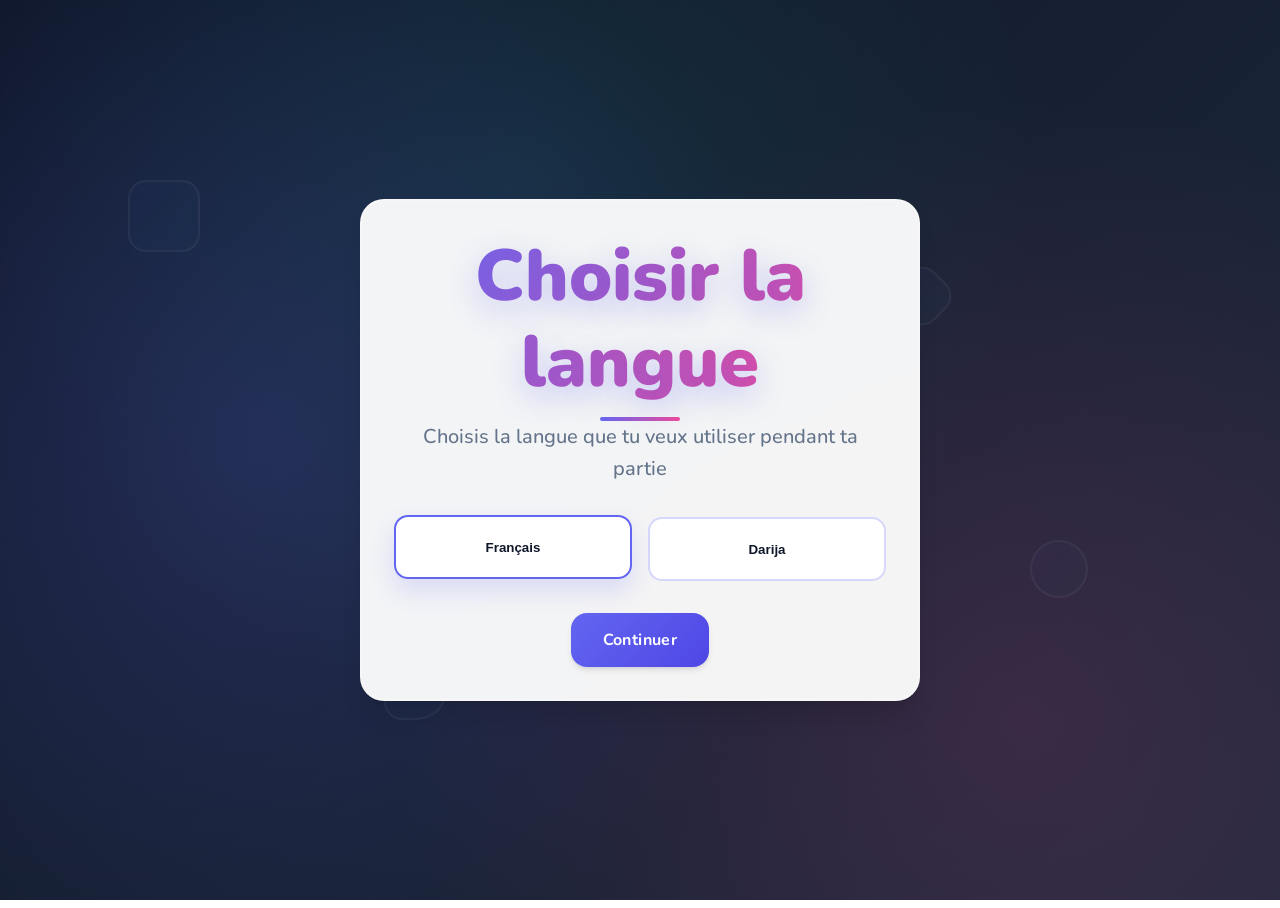
==== commit 651d46ad: "Add per-user language selection" ====
--- a/index.html
+++ b/index.html
@@ -4,6 +4,7 @@
   <meta charset="UTF-8" />
   <meta name="viewport" content="width=device-width, initial-scale=1" />
   <title>Intrus Game - Trouvez l'Intrus !</title>
+  <meta name="i18n-title" content="home.page_title">
   <link rel="preconnect" href="https://fonts.googleapis.com">
   <link rel="preconnect" href="https://fonts.gstatic.com" crossorigin>
   <link href="https://fonts.googleapis.com/css2?family=Nunito:wght@300;400;600;700;800;900&display=swap" rel="stylesheet">
@@ -156,34 +157,99 @@
       position: absolute;
       opacity: 0.1;
       animation: floatShape 20s ease-in-out infinite;
+      border: 2px solid rgba(255,255,255,.5);
+      border-radius: 18px;
+      background: linear-gradient(135deg, rgba(99,102,241,.35), rgba(20,184,166,.25));
     }
     
     .shape:nth-child(1) {
       left: 10%;
       top: 20%;
-      font-size: 5rem;
+      width: 72px;
+      height: 72px;
       animation-delay: 0s;
     }
     
     .shape:nth-child(2) {
       right: 15%;
       top: 60%;
-      font-size: 4rem;
+      width: 58px;
+      height: 58px;
+      border-radius: 50%;
       animation-delay: 2s;
     }
     
     .shape:nth-child(3) {
       left: 70%;
       top: 30%;
-      font-size: 3.5rem;
+      width: 52px;
+      height: 52px;
+      transform: rotate(45deg);
       animation-delay: 4s;
     }
     
     .shape:nth-child(4) {
       left: 30%;
       bottom: 20%;
-      font-size: 4.5rem;
+      width: 64px;
+      height: 64px;
+      border-radius: 50% 18px 50% 18px;
       animation-delay: 1s;
+    }
+
+    .language-card {
+      max-width: 560px;
+      margin: 0 auto;
+      text-align: center;
+    }
+
+    .language-options {
+      display: grid;
+      grid-template-columns: repeat(auto-fit, minmax(180px, 1fr));
+      gap: 1rem;
+      margin: 2rem 0;
+    }
+
+    .language-option {
+      padding: 1.25rem;
+      border: 2px solid rgba(99,102,241,.25);
+      border-radius: 14px;
+      background: rgba(255,255,255,.94);
+      color: var(--text-primary);
+      font-weight: 800;
+      cursor: pointer;
+      transition: all .25s ease;
+      min-height: 64px;
+    }
+
+    .language-option:hover,
+    .language-option.selected {
+      border-color: var(--primary);
+      box-shadow: 0 12px 24px rgba(99,102,241,.18);
+      transform: translateY(-2px);
+    }
+
+    .icon-mark {
+      width: 54px;
+      height: 54px;
+      margin: 0 auto 1rem;
+      border-radius: 16px;
+      background: linear-gradient(135deg, var(--primary), var(--accent));
+      box-shadow: 0 12px 24px rgba(99, 102, 241, .25);
+      position: relative;
+    }
+
+    .icon-mark::after {
+      content: '';
+      position: absolute;
+      inset: 14px;
+      border: 3px solid rgba(255,255,255,.85);
+      border-radius: 10px;
+    }
+
+    .icon-mark.join {
+      border-radius: 50%;
+      background: linear-gradient(135deg, var(--secondary), var(--primary));
     }
     
     @keyframes floatShape {
@@ -215,45 +281,60 @@
 <body>
   <!-- Floating Shapes Background -->
   <div class="floating-shapes">
-    <div class="shape">🎮</div>
-    <div class="shape">🕵️</div>
-    <div class="shape">🎭</div>
-    <div class="shape">✨</div>
+    <div class="shape"></div>
+    <div class="shape"></div>
+    <div class="shape"></div>
+    <div class="shape"></div>
   </div>
 
   <div id="app">
+    <!-- Language Selection Screen -->
+    <div id="language-screen" class="screen active">
+      <div class="container">
+        <div class="game-card language-card">
+          <h1 class="main-title" data-i18n="language.title">Choisir la langue</h1>
+          <p class="subtitle" data-i18n="language.subtitle">Choisis la langue que tu veux utiliser pendant ta partie</p>
+          <div class="language-options">
+            <button class="language-option" data-lang="fr" data-i18n="language.fr">Français</button>
+            <button class="language-option" data-lang="darija" data-i18n="language.darija">Darija</button>
+          </div>
+          <button class="primary-btn" id="language-continue-btn" data-i18n="language.continue">Continuer</button>
+        </div>
+      </div>
+    </div>
+
     <!-- Lobby Screen with Enhanced Design -->
-    <div id="lobby-screen" class="screen active">
+    <div id="lobby-screen" class="screen">
       <div class="container">
         <!-- Hero Section -->
         <div class="hero-section">
-          <h1 class="main-title">🎮 Intrus Game</h1>
-          <p class="subtitle">Découvrez qui se cache parmi vous</p>
-          <p class="tagline">Un jeu de déduction sociale captivant pour 3 à 8 joueurs</p>
+          <h1 class="main-title" data-i18n="home.title">Intrus Game</h1>
+          <p class="subtitle" data-i18n="home.subtitle">Découvrez qui se cache parmi vous</p>
+          <p class="tagline" data-i18n="home.description">Un jeu de déduction sociale captivant pour 3 à 8 joueurs</p>
         </div>
 
         <!-- Game Cards -->
         <div class="cards-container">
           <div class="game-card fade-in" style="animation-delay:.2s">
-            <span class="card-icon">✨</span>
-            <h2>Créer une salle</h2>
-            <p style="color: var(--text-secondary); margin-bottom: 1rem; font-size: 0.95rem;">
+            <span class="icon-mark"></span>
+            <h2 data-i18n="home.create_room">Créer une salle</h2>
+            <p data-i18n="home.create_room_desc" style="color: var(--text-secondary); margin-bottom: 1rem; font-size: 0.95rem;">
               Lancez une nouvelle partie et invitez vos amis à vous rejoindre
             </p>
-            <div class="feature-badge">🎯 Parties personnalisées</div>
-            <button class="primary-btn" onclick="window.location.href='/salle'" style="margin-top: 1.5rem; width: 100%;">
+            <div class="feature-badge" data-i18n="home.custom_games">Parties personnalisées</div>
+            <button class="primary-btn" onclick="window.location.href='/salle'" style="margin-top: 1.5rem; width: 100%;" data-i18n="home.create_room">
               Créer une salle
             </button>
           </div>
 
           <div class="game-card fade-in" style="animation-delay:.4s">
-            <span class="card-icon">🚀</span>
-            <h2>Rejoindre une salle</h2>
-            <p style="color: var(--text-secondary); margin-bottom: 1rem; font-size: 0.95rem;">
+            <span class="icon-mark join"></span>
+            <h2 data-i18n="home.join_room">Rejoindre une salle</h2>
+            <p data-i18n="home.join_room_desc" style="color: var(--text-secondary); margin-bottom: 1rem; font-size: 0.95rem;">
               Entrez le code de la salle pour participer à une partie en cours
             </p>
-            <div class="feature-badge">⚡ Connexion rapide</div>
-            <button class="primary-btn" onclick="window.location.href='/join'" style="margin-top: 1.5rem; width: 100%;">
+            <div class="feature-badge" data-i18n="home.quick_connection">Connexion rapide</div>
+            <button class="primary-btn" onclick="window.location.href='/join'" style="margin-top: 1.5rem; width: 100%;" data-i18n="home.join">
               Rejoindre
             </button>
           </div>
@@ -261,10 +342,10 @@
         
         <!-- Help Section -->
         <div class="help-section">
-          <button class="secondary-btn" onclick="if(Tutorial) Tutorial.show()" style="min-width: 200px;">
-            ❓ Comment jouer
+          <button class="secondary-btn" onclick="if(Tutorial) Tutorial.show()" style="min-width: 200px;" data-i18n="home.how_to_play">
+            Comment jouer
           </button>
-          <p style="margin-top: 1rem; color: var(--text-tertiary); font-size: 0.9rem;">
+          <p data-i18n="home.how_to_play_desc" style="margin-top: 1rem; color: var(--text-tertiary); font-size: 0.9rem;">
             Nouveau joueur ? Découvrez les règles du jeu en 2 minutes
           </p>
         </div>
@@ -273,6 +354,7 @@
   </div>
 
   <!-- Tutorial Script -->
+  <script src="/src/js/i18n.js"></script>
   <script src="/src/js/tutorial.js"></script>
   
   <!-- Initialization Script -->
@@ -280,13 +362,39 @@
     (function () {
       try {
         const ctx = JSON.parse(sessionStorage.getItem('intrus_ctx') || '{}');
-        if (ctx.roomId) {
+        const hasLanguage = window.i18n?.ensureLanguageSelected?.();
+        const languageScreen = document.getElementById('language-screen');
+        const lobbyScreen = document.getElementById('lobby-screen');
+        let selectedLanguage = window.i18n?.getLanguage?.() || 'fr';
+
+        document.querySelectorAll('.language-option').forEach((btn) => {
+          if (btn.dataset.lang === selectedLanguage) btn.classList.add('selected');
+          btn.addEventListener('click', () => {
+            selectedLanguage = btn.dataset.lang;
+            document.querySelectorAll('.language-option').forEach((b) => b.classList.remove('selected'));
+            btn.classList.add('selected');
+          });
+        });
+
+        document.getElementById('language-continue-btn')?.addEventListener('click', () => {
+          window.i18n?.setLanguage?.(selectedLanguage);
+          if (ctx.roomId) {
+            window.location.href = '/game';
+            return;
+          }
+          languageScreen?.classList.remove('active');
+          lobbyScreen?.classList.add('active');
+          if (Tutorial && typeof Tutorial.init === 'function') Tutorial.init();
+        });
+
+        if (ctx.roomId && hasLanguage) {
           window.location.href = '/game';
+        } else if (hasLanguage) {
+          languageScreen?.classList.remove('active');
+          lobbyScreen?.classList.add('active');
+          if (Tutorial && typeof Tutorial.init === 'function') Tutorial.init();
         } else {
-          // Show tutorial on first visit
-          if (Tutorial && typeof Tutorial.init === 'function') {
-            Tutorial.init();
-          }
+          languageScreen?.classList.add('active');
         }
       } catch (e) {
         console.error('Error initializing:', e);
